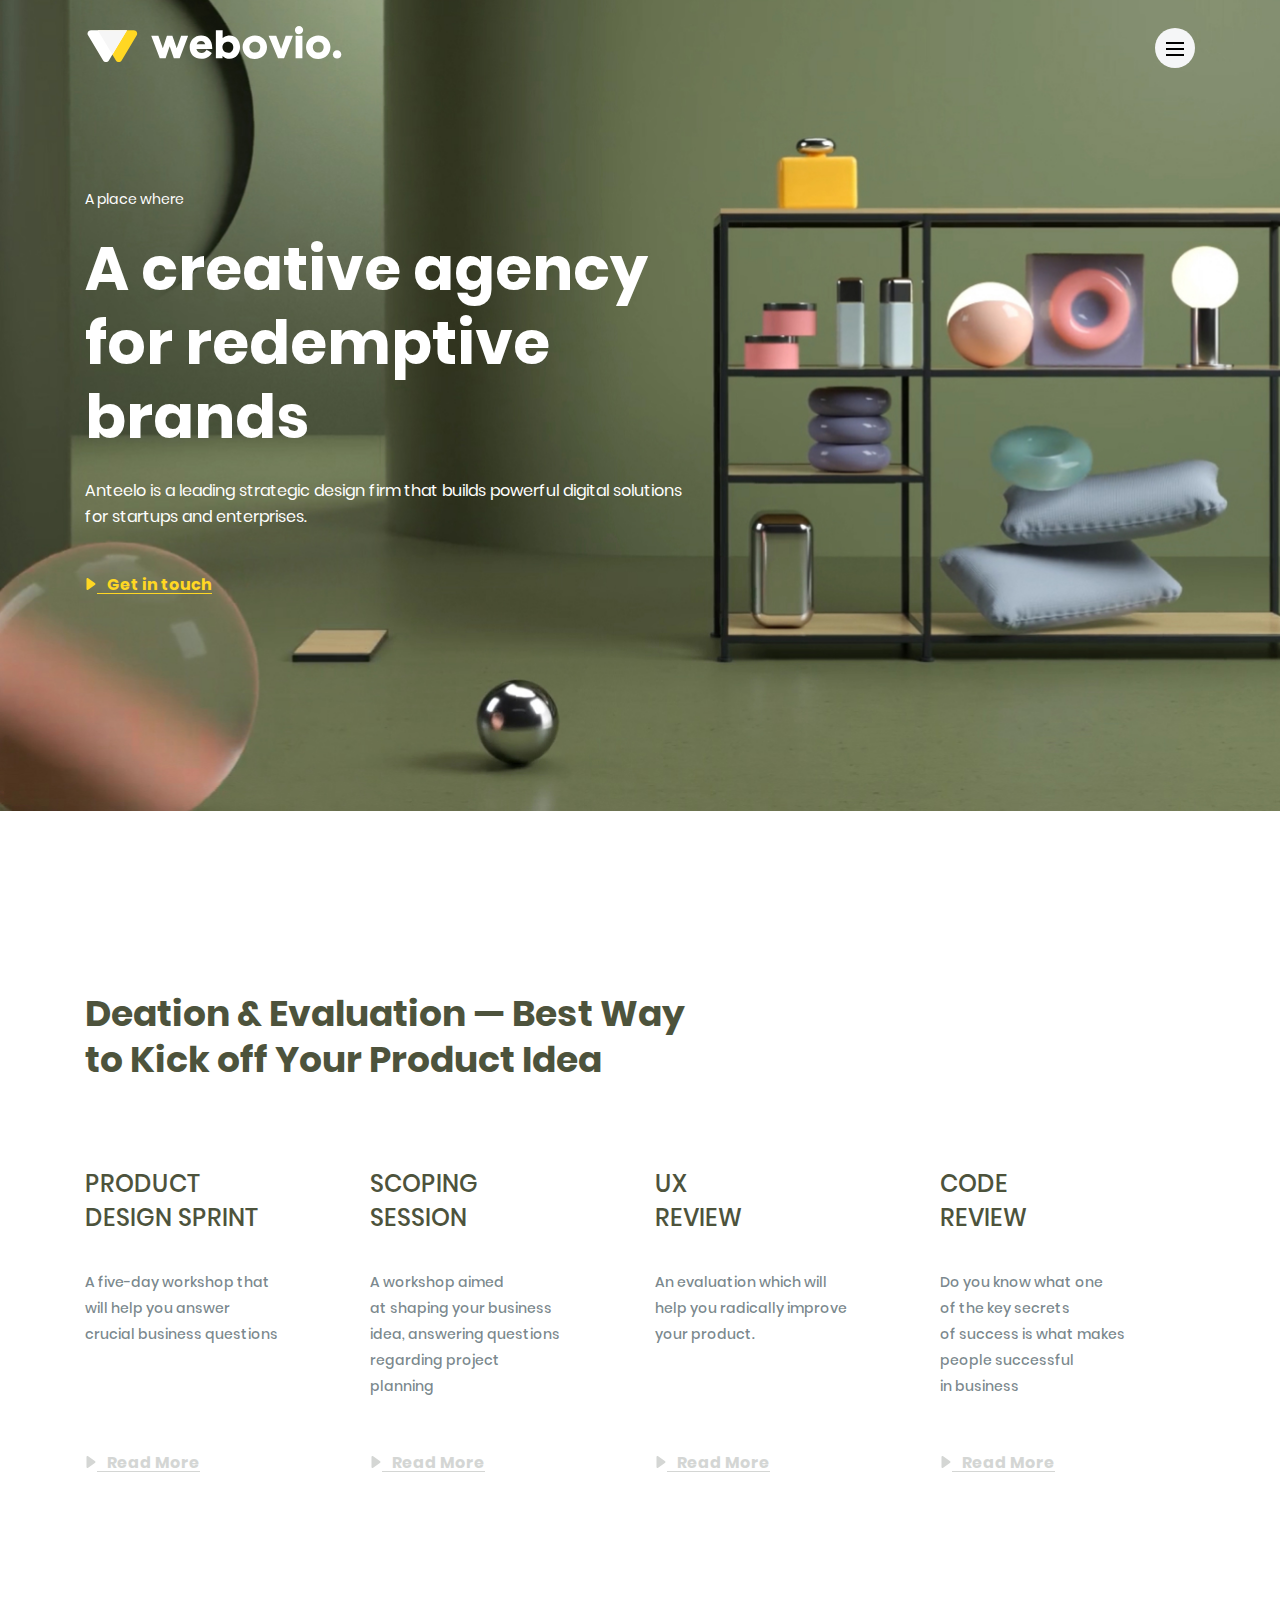
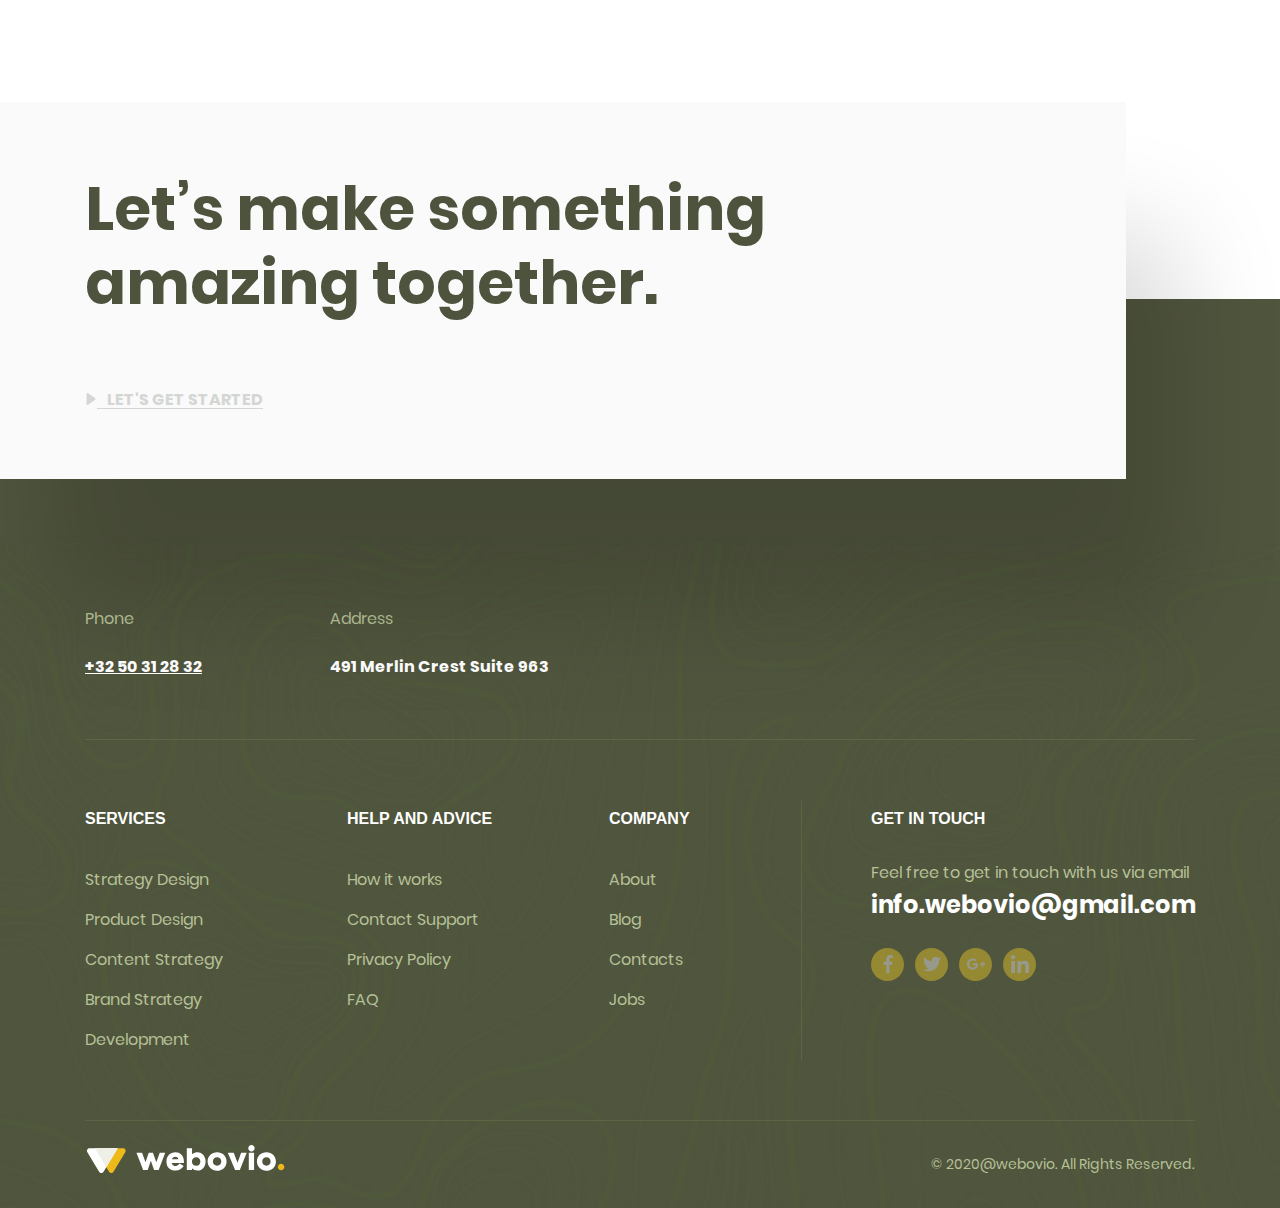
==== index.html @ f6549ddd "site" ====
<!DOCTYPE html>
<html lang="en">
  <head>
    <meta charset="UTF-8" />
    <meta http-equiv="X-UA-Compatible" content="IE=edge" />
    <meta name="viewport" content="width=device-width, initial-scale=1.0" />
    <title>Webovio</title>
    <link rel="stylesheet" href="css/normalize.css" />
    <link rel="stylesheet" href="css/style.css" />
  </head>
  <body>
    <header class="header">
      <div class="container header-container">
        <a class="logo">
          <img src="/img/logo.svg" alt="Weborio Logo" />
        </a>
        <button class="burger btn-reset" aria-label="Open menu">
          <span class="burger-line"></span>
          <span class="burger-line"></span>
          <span class="burger-line"></span>
        </button>
      </div>
    </header>
    <main>
      <section class="hero">
        <div class="container">
          <div class="hero-content">
            <span class="hero-subtitle">A place where</span>
            <h1 class="hero-title">
              A&nbsp;creative agency for redemptive brands
            </h1>
            <p class="hero-descr">
              Anteelo is&nbsp;a&nbsp;leading strategic design firm that builds
              powerful digital solutions for startups and enterprises.
            </p>
            <a href="#" class="hero-link link">
              <svg
                version="1.1"
                xmlns="http://www.w3.org/2000/svg"
                xmlns:xlink="http://www.w3.org/1999/xlink"
                x="0px"
                y="0px"
                viewBox="0 0 494.148 494.148"
                style="enable-background: new 0 0 494.148 494.148"
                xml:space="preserve"
              >
                <g>
                  <path
                    d="M405.284,201.188L130.804,13.28C118.128,4.596,105.356,0,94.74,0C74.216,0,61.52,16.472,61.52,44.044v406.124
			c0,27.54,12.68,43.98,33.156,43.98c10.632,0,23.2-4.6,35.904-13.308l274.608-187.904c17.66-12.104,27.44-28.392,27.44-45.884
			C432.632,229.572,422.964,213.288,405.284,201.188z"
                  />
                </g>
              </svg>
              <span>Get in touch</span>
            </a>
          </div>
        </div>
      </section>
      <section class="services">
        <div class="container">
          <h2 class="site-title services-title">
            Deation &amp;&nbsp;Evaluation&nbsp;&mdash; Best Way to&nbsp;Kick off
            Your Product Idea
          </h2>
          <ul class="services-list list-reset">
            <li class="services-item">
              <h3 class="services-subtitle">Product Design Sprint</h3>
              <p class="services-descr">
                A&nbsp;five-day workshop that will help you answer crucial
                business questions
              </p>
              <a href="#" class="services-link link">
                <svg
                  version="1.1"
                  xmlns="http://www.w3.org/2000/svg"
                  xmlns:xlink="http://www.w3.org/1999/xlink"
                  x="0px"
                  y="0px"
                  viewBox="0 0 494.148 494.148"
                  style="enable-background: new 0 0 494.148 494.148"
                  xml:space="preserve"
                >
                  <g>
                    <path
                      d="M405.284,201.188L130.804,13.28C118.128,4.596,105.356,0,94.74,0C74.216,0,61.52,16.472,61.52,44.044v406.124
                   c0,27.54,12.68,43.98,33.156,43.98c10.632,0,23.2-4.6,35.904-13.308l274.608-187.904c17.66-12.104,27.44-28.392,27.44-45.884
                   C432.632,229.572,422.964,213.288,405.284,201.188z"
                    />
                  </g>
                </svg>
                <span>Read More</span>
              </a>
            </li>

            <li class="services-item">
              <h3 class="services-subtitle">Scoping Session</h3>
              <p class="services-descr">
                A&nbsp;workshop aimed at&nbsp;shaping your business idea,
                answering questions regarding project planning
              </p>
              <a href="#" class="services-link link">
                <svg
                  version="1.1"
                  xmlns="http://www.w3.org/2000/svg"
                  xmlns:xlink="http://www.w3.org/1999/xlink"
                  x="0px"
                  y="0px"
                  viewBox="0 0 494.148 494.148"
                  style="enable-background: new 0 0 494.148 494.148"
                  xml:space="preserve"
                >
                  <g>
                    <path
                      d="M405.284,201.188L130.804,13.28C118.128,4.596,105.356,0,94.74,0C74.216,0,61.52,16.472,61.52,44.044v406.124
                   c0,27.54,12.68,43.98,33.156,43.98c10.632,0,23.2-4.6,35.904-13.308l274.608-187.904c17.66-12.104,27.44-28.392,27.44-45.884
                   C432.632,229.572,422.964,213.288,405.284,201.188z"
                    />
                  </g>
                </svg>
                <span>Read More</span>
              </a>
            </li>

            <li class="services-item">
              <h3 class="services-subtitle">
                UX <br />
                Review
              </h3>
              <p class="services-descr">
                An&nbsp;evaluation which will help you radically improve your
                product.
              </p>
              <a href="#" class="services-link link">
                <svg
                  version="1.1"
                  xmlns="http://www.w3.org/2000/svg"
                  xmlns:xlink="http://www.w3.org/1999/xlink"
                  x="0px"
                  y="0px"
                  viewBox="0 0 494.148 494.148"
                  style="enable-background: new 0 0 494.148 494.148"
                  xml:space="preserve"
                >
                  <g>
                    <path
                      d="M405.284,201.188L130.804,13.28C118.128,4.596,105.356,0,94.74,0C74.216,0,61.52,16.472,61.52,44.044v406.124
                   c0,27.54,12.68,43.98,33.156,43.98c10.632,0,23.2-4.6,35.904-13.308l274.608-187.904c17.66-12.104,27.44-28.392,27.44-45.884
                   C432.632,229.572,422.964,213.288,405.284,201.188z"
                    />
                  </g>
                </svg>
                <span>Read More</span>
              </a>
            </li>

            <li class="services-item">
              <h3 class="services-subtitle">
                Code <br />
                Review
              </h3>
              <p class="services-descr">
                Do&nbsp;you know what one of&nbsp;the key secrets
                of&nbsp;success is&nbsp;what makes people successful
                in&nbsp;business
              </p>
              <a href="#" class="services-link link">
                <svg
                  version="1.1"
                  xmlns="http://www.w3.org/2000/svg"
                  xmlns:xlink="http://www.w3.org/1999/xlink"
                  x="0px"
                  y="0px"
                  viewBox="0 0 494.148 494.148"
                  style="enable-background: new 0 0 494.148 494.148"
                  xml:space="preserve"
                >
                  <g>
                    <path
                      d="M405.284,201.188L130.804,13.28C118.128,4.596,105.356,0,94.74,0C74.216,0,61.52,16.472,61.52,44.044v406.124
                   c0,27.54,12.68,43.98,33.156,43.98c10.632,0,23.2-4.6,35.904-13.308l274.608-187.904c17.66-12.104,27.44-28.392,27.44-45.884
                   C432.632,229.572,422.964,213.288,405.284,201.188z"
                    />
                  </g>
                </svg>
                <span>Read More</span>
              </a>
            </li>
          </ul>
        </div>
      </section>
      <section class="get-started">
        <div class="container">
          <h2 class="get-started-title">
            Let&rsquo;s make something <br />
            amazing together.
          </h2>
          <a href="#" class="get-started-link link">
            <svg
              version="1.1"
              xmlns="http://www.w3.org/2000/svg"
              xmlns:xlink="http://www.w3.org/1999/xlink"
              x="0px"
              y="0px"
              viewBox="0 0 494.148 494.148"
              style="enable-background: new 0 0 494.148 494.148"
              xml:space="preserve"
            >
              <g>
                <path
                  d="M405.284,201.188L130.804,13.28C118.128,4.596,105.356,0,94.74,0C74.216,0,61.52,16.472,61.52,44.044v406.124
               c0,27.54,12.68,43.98,33.156,43.98c10.632,0,23.2-4.6,35.904-13.308l274.608-187.904c17.66-12.104,27.44-28.392,27.44-45.884
               C432.632,229.572,422.964,213.288,405.284,201.188z"
                />
              </g>
            </svg>
            <span>Let's get started</span>
          </a>
        </div>
      </section>
    </main>
    <footer class="footer">
      <div class="container">
        <div class="footer-top">
          <div class="footer-contacts-item">
            <span class="footer-contacts-text">Phone</span>
            <a href="tel:+3250312832" class="footer-contacts-link"
              >+32 50 31 28 32</a
            >
          </div>
          <div class="footer-contacts-item">
            <span class="footer-contacts-text">Address</span>
            <address class="footer-contacts-link">
              491 Merlin Crest Suite 963
            </address>
          </div>
        </div>
        <div class="footer-middle">
          <div class="footer-column">
            <h3 class="footer-title">Services</h3>
            <ul class="footer-list list-reset">
              <li class="footer-item">
                <a href="#" class="footer-link">Strategy Design</a>
              </li>
              <li class="footer-item">
                <a href="#" class="footer-link">Product Design</a>
              </li>
              <li class="footer-item">
                <a href="#" class="footer-link">Content Strategy</a>
              </li>
              <li class="footer-item">
                <a href="#" class="footer-link">Brand Strategy</a>
              </li>
              <li class="footer-item">
                <a href="#" class="footer-link">Development</a>
              </li>
            </ul>
          </div>
          <div class="footer-column">
            <h3 class="footer-title">Help And Advice</h3>
            <ul class="footer-list list-reset">
              <li class="footer-item">
                <a href="#" class="footer-link">How it works</a>
              </li>
              <li class="footer-item">
                <a href="#" class="footer-link">Contact Support</a>
              </li>
              <li class="footer-item">
                <a href="#" class="footer-link">Privacy Policy</a>
              </li>
              <li class="footer-item">
                <a href="#" class="footer-link">FAQ</a>
              </li>
            </ul>
          </div>
          <div class="footer-column">
            <h3 class="footer-title">Company</h3>
            <ul class="footer-list list-reset">
              <li class="footer-item">
                <a href="#" class="footer-link">About</a>
              </li>
              <li class="footer-item">
                <a href="#" class="footer-link">Blog</a>
              </li>
              <li class="footer-item">
                <a href="#" class="footer-link">Contacts</a>
              </li>
              <li class="footer-item">
                <a href="#" class="footer-link">Jobs</a>
              </li>
            </ul>
          </div>
          <div class="footer-column">
            <h3 class="footer-title">Get In Touch</h3>
            <p class="footer-text">
              Feel free to get in touch with us via email
            </p>
            <a href="mailto:info.webovio@gmail.com" class="footer-mail"
              >info.webovio@gmail.com</a
            >
            <ul class="social list-reset">
              <li class="social-item">
                <a
                  href="#"
                  class="social-link link-fb"
                  target="blank"
                  aria-label="link to Facebook"
                ></a>
              </li>
              <li class="social-item">
                <a
                  href="#"
                  class="social-link link-tw"
                  target="blank"
                  aria-label="link to Twitter"
                ></a>
              </li>
              <li class="social-item">
                <a
                  href="#"
                  class="social-link link-g"
                  target="blank"
                  aria-label="link to Google+"
                ></a>
              </li>
              <li class="social-item">
                <a
                  href="#"
                  class="social-link link-in"
                  target="blank"
                  aria-label="link to Linkedin"
                ></a>
              </li>
            </ul>
          </div>
        </div>
        <div class="footer-bottom">
          <a class="logo">
            <img src="/img/footer-logo.svg" alt="Weborio Logo" />
          </a>
          <small class="copyright"
            >&copy;&nbsp;2020@webovio. All Rights Reserved.</small
          >
        </div>
      </div>
    </footer>
  </body>
</html>
---- css/style.css ----
* {
  box-sizing: border-box;
}
@font-face {
  font-family: "Poppins";
  src: url("../fonts/Poppins-Regular.woff") format("woff");
  font-display: swap;
  font-weight: 400;
  font-style: normal;
}

@font-face {
  font-family: "Poppins";
  src: url("../fonts/Poppins-Medium.woff") format("woff");
  font-display: swap;
  font-weight: 500;
  font-style: normal;
}

@font-face {
  font-family: "Poppins";
  src: url("../fonts/Poppins-SemiBold.woff") format("woff");
  font-display: swap;
  font-weight: 600;
  font-style: normal;
}

@font-face {
  font-family: "Poppins";
  src: url("../fonts/Poppins-Bold.woff") format("woff");
  font-display: swap;
  font-weight: 700;
  font-style: normal;
}
*::before,
*::after {
  box-sizing: border-box;
}
body {
  font-family: "Poppins", sans-serif;
  font-weight: 400;
}
img {
  max-width: 100%;
}
.list-reset {
  margin: 0;
  padding: 0;
  list-style-type: none;
}
.btn-reset {
  padding: 0;
  border: none;
  background-color: transparent;
  cursor: pointer;
  font-family: "Poppins", sans-serif;
}
.container {
  max-width: 1140px;
  padding: 0 15px;
  margin: 0 auto;
}
.link {
  display: inline-flex;
  font-weight: 700;
  font-size: 16px;
  line-height: 1;
  text-decoration: none;
  color: #d4d6d4;
  transition: color 0.3s ease-in-out;
}

.link svg {
  width: 12px;
  height: 12px;
  fill: currentColor;
  transform: translateY(1px);
}

.link span {
  text-indent: 10px;
  border-bottom: 1px solid currentColor;
}

.link:hover {
  color: #ffd723;
}
.site-title {
  font-weight: 700;
  font-size: 36px;
  line-height: 46px;
  color: #4d533c;
}
.header {
  position: absolute;
  left: 0;
  top: 0;
  width: 100%;
  padding-top: 26px;
  padding-bottom: 26px;
}
.header-container {
  display: flex;
  align-items: center;
  justify-content: space-between;
}
.burger {
  --offset-horizontal: 11px;
  --offset-vertical: 14px;
  position: relative;
  padding: var(--offset-vertical) var(--offset);
  width: 40px;
  height: 40px;
  border-radius: 100%;
  background-color: #f5f6f7;
}
.burger-line {
  position: absolute;
  left: 50%;
  top: var(--offset-vertical);
  background-color: #000;
  display: inline-block;
  width: calc(100% - (var(--offset-horizontal) * 2));
  height: 2px;
  transform: translateX(-50%);
}
.burger-line:nth-child(2) {
  top: calc(var(--offset-vertical) + 6px);
}
.burger-line:nth-child(3) {
  top: calc(var(--offset-vertical) + 12px);
}
.hero {
  padding-top: 189px;
  background-image: url("../img/hero-bg.jpg");
  background-position: center;
  background-size: cover;
  background-repeat: no-repeat;
  padding-bottom: 100px;
  min-height: 811px;
}
.hero-content {
  max-width: 616px;
}
.hero-subtitle {
  display: inline-block;
  margin-bottom: 22px;
  font-size: 14px;
  line-height: 21px;
  color: #fff;
}
.hero-title {
  margin: 0;
  margin-bottom: 24px;
  font-weight: 700;
  font-size: 60px;
  line-height: 74px;
  color: #fff;
}
.hero-descr {
  margin: 0;
  margin-bottom: 45px;
  font-size: 16px;
  line-height: 26px;
  color: #ffffff;
}
.hero-link {
  color: #ffd723;
}
.services {
  padding-top: 150px;
  padding-bottom: 50px;
}
.services-title {
  margin-bottom: 60px;
  max-width: 606px;
  /* margin: 0; */
}
.services-list {
  display: grid;
  gap: 30px;
  grid-template-columns: repeat(4, 1fr);
}
.services-subtitle {
  margin-bottom: 20px;
  font-weight: 500;
  max-width: 183px;
  /* margin: 0; */
  font-size: 24px;
  line-height: 34px;
  text-transform: uppercase;
  color: #4d533c;
}
.services-descr {
  /* margin: 0; */
  font-weight: 500;
  max-width: 194px;
  margin-bottom: 56px;
  font-size: 14px;
  line-height: 26px;
  color: rgba(33, 56, 66, 0.6);
}
.services-item {
  display: flex;
  align-items: flex-start;
  flex-direction: column;
}
.services-link {
  margin-bottom: 0;
  margin-top: auto;
}
.get-started {
  position: relative;
  top: 180px;
  width: 88%;
  padding: 70px 0;
  box-shadow: 50px 130px 100px rgba(0, 0, 0, 0.145947);
  background-color: #fafafa;
}
.get-started-title {
  margin: 0;
  margin-bottom: 70px;
  margin-left: 70px;
  min-width: 822px;
  font-weight: bold;
  font-size: 60px;
  line-height: 74px;
  color: #4d533c;
}
.get-started-link {
  text-transform: uppercase;
  margin-left: 70px;
}
.footer {
  padding-top: 300px;
  color: #fff;
  background-image: url("../img/footer-bg.jpeg");
  background-position: center;
  background-size: cover;
  background-repeat: no-repeat;
}
.footer-contacts-text {
  display: block;
  margin-bottom: 8px;
  font-size: 16px;
  line-height: 40px;
  color: #b6c197;
}
.footer-contacts-link {
  display: inline-block;
  font-weight: 700;
  font-style: normal;
  font-size: 16px;
  line-height: 40px;
  color: #ffffff;
}
.footer-top {
  display: flex;
  flex-wrap: wrap;
  padding-bottom: 52px;
  border-bottom: 1px solid #5d6544;
}
.footer-contacts-item:not(:last-child) {
  margin-right: 128px;
}
.footer-title {
  margin: 0;
  margin-bottom: 22px;
  font-weight: 600;
  font-size: 16px;
  line-height: 38px;
  text-transform: uppercase;
  color: #ffffff;
}
.footer-link {
  display: inline-block;
  font-size: 16px;
  line-height: 40px;
  text-decoration: none;
  color: #b6c197;
}
.footer-middle {
  --grid-gap: 70px;
  display: grid;
  gap: var(--grid-gap);
  grid-template-columns: repeat(4, 1fr);
  padding: 60px 0;
  border-bottom: 1px solid #5d6544;
}
.footer-text {
  margin: 0;
  font-size: 16px;
  line-height: 26px;
  color: #b6c197;
}
.footer-mail {
  display: inline-block;
  margin-bottom: 24px;
  font-weight: 700;
  font-size: 24px;
  line-height: 38px;
  text-decoration: none;
  color: #ffffff;
}
.footer-column:last-child {
  position: relative;
}
.footer-column:last-child::before {
  content: "";
  position: absolute;
  left: calc(-1 * var(--grid-gap));
  width: 1px;
  height: 100%;
  background-color: #5d6544;
}
.social {
  display: flex;
  align-items: center;
}
.social-link {
  display: block;
  border-radius: 100%;
  width: 33px;
  height: 33px;
  background-color: #ffd723;
  background-position: center;
  background-repeat: no-repeat;
  background-size: 18px auto;
  opacity: 0.4;
  transition: opacity 0.3s ease-in-out;
}
.social-link:hover {
  opacity: 1;
}
.social-item:not(:last-child) {
  margin-right: 11px;
}
.link-fb {
  background-image: url("../img/facebook.svg");
}
.link-tw {
  background-image: url("../img/twitter.svg");
}

.link-g {
  background-image: url("../img/google-plus.svg");
}

.link-in {
  background-image: url("../img/linkedin.svg");
}
.copyright {
  font-size: 14px;
  line-height: 21px;
  color: #b5c096;
}
.footer-bottom {
  display: flex;
  align-items: center;
  justify-content: space-between;
  padding: 24px 0;
}

@media (max-width: 1140px) {
  .get-started {
    padding-left: 15px;
  }
}

@media (max-width: 992px) {
  .services-list {
    gap: 50px;
    grid-template-columns: repeat(2, 1fr);
  }

  .services-subtitle {
    max-width: none;
  }

  .services-descr {
    max-width: none;
  }

  .footer-middle {
    grid-template-columns: repeat(2, 1fr);
  }

  .footer-column:last-child::before {
    display: none;
  }
}

@media (max-width: 768px) {
  .get-started-title {
    font-size: 42px;
    line-height: 54px;
  }
}

@media (max-width: 576px) {
  .footer-middle {
    --grid-gap: 40px;
    grid-template-columns: repeat(1, 1fr);
  }

  .hero-title {
    font-size: 50px;
    line-height: 65px;
  }

  .services {
    padding-top: 50px;
    padding-bottom: 50px;
  }

  .footer-bottom {
    flex-direction: column;
  }
  .get-started-title {
    font-size: 30px;
    line-height: 44px;
  }
}

@media (max-width: 375px) {
  .footer-mail {
    font-size: 20px;
  }

  .logo {
    width: 65%;
  }

  .hero-title {
    font-size: 45px;
    line-height: 60px;
  }

  .services-list {
    grid-template-columns: repeat(1, 1fr);
  }
}
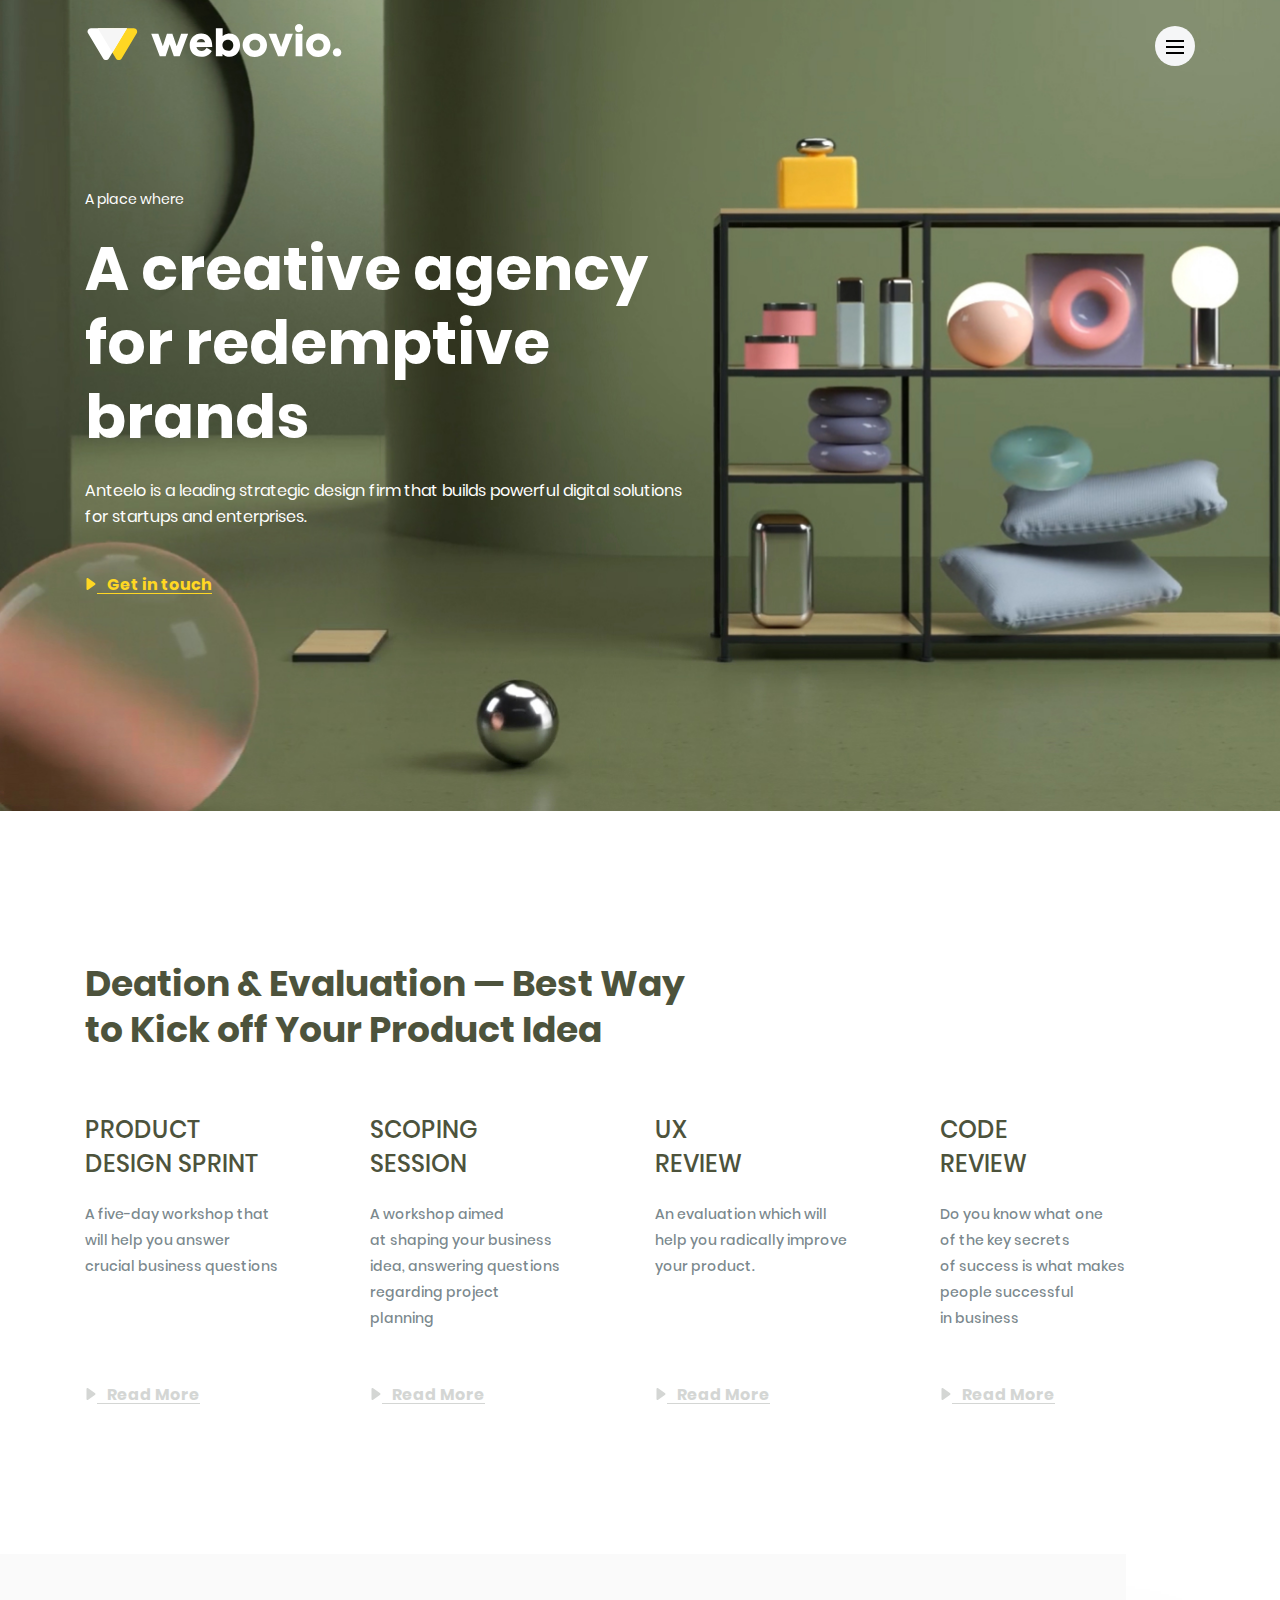
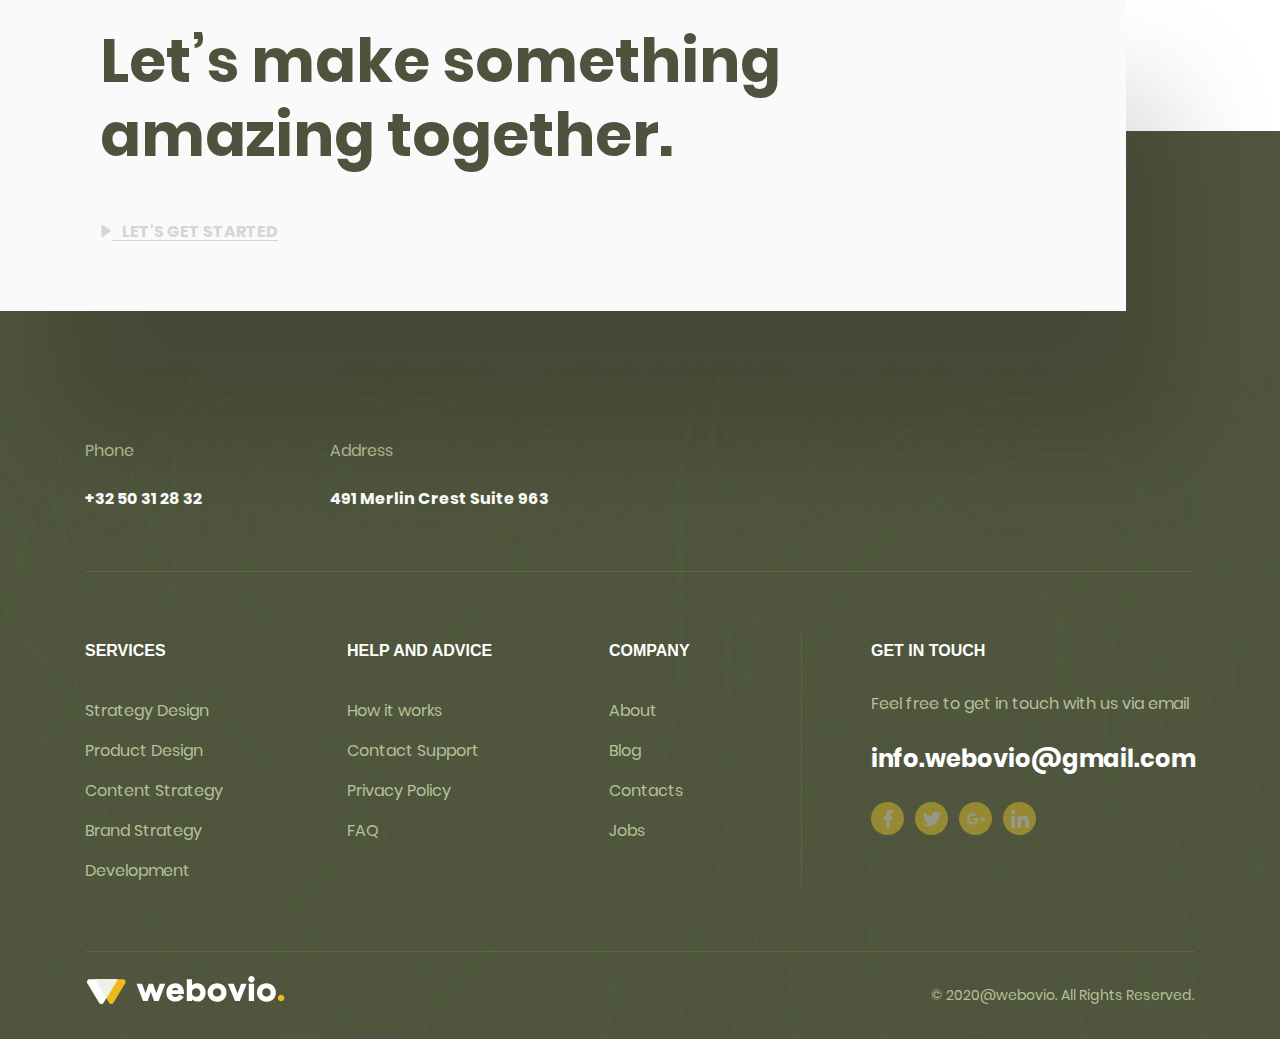
==== commit 9589498e: "Update index.html" ====
--- a/index.html
+++ b/index.html
@@ -12,8 +12,9 @@
     <header class="header">
       <div class="container header-container">
         <a class="logo">
-          <img src="/img/logo.svg" alt="Weborio Logo" />
+          <img src="img/logo.svg" alt="Weborio Logo" />
         </a>
+
         <button class="burger btn-reset" aria-label="Open menu">
           <span class="burger-line"></span>
           <span class="burger-line"></span>
@@ -336,7 +337,7 @@
         </div>
         <div class="footer-bottom">
           <a class="logo">
-            <img src="/img/footer-logo.svg" alt="Weborio Logo" />
+            <img src="img/footer-logo.svg" alt="Weborio Logo" />
           </a>
           <small class="copyright"
             >&copy;&nbsp;2020@webovio. All Rights Reserved.</small
--- a/css/style.css
+++ b/css/style.css
@@ -1,6 +1,12 @@
 * {
   box-sizing: border-box;
 }
+
+*::before,
+*::after {
+  box-sizing: border-box;
+}
+
 @font-face {
   font-family: "Poppins";
   src: url("../fonts/Poppins-Regular.woff") format("woff");
@@ -32,34 +38,40 @@
   font-weight: 700;
   font-style: normal;
 }
-*::before,
-*::after {
-  box-sizing: border-box;
-}
+
+:root {
+  --font-family: "Poppins", sans-serif;
+}
+
 body {
-  font-family: "Poppins", sans-serif;
+  font-family: var(--font-family);
   font-weight: 400;
 }
+
 img {
   max-width: 100%;
 }
+
 .list-reset {
   margin: 0;
   padding: 0;
   list-style-type: none;
 }
+
 .btn-reset {
   padding: 0;
   border: none;
+  font-family: var(--font-family);
   background-color: transparent;
   cursor: pointer;
-  font-family: "Poppins", sans-serif;
-}
+}
+
 .container {
   max-width: 1140px;
   padding: 0 15px;
   margin: 0 auto;
 }
+
 .link {
   display: inline-flex;
   font-weight: 700;
@@ -85,200 +97,210 @@
 .link:hover {
   color: #ffd723;
 }
+
 .site-title {
   font-weight: 700;
   font-size: 36px;
   line-height: 46px;
   color: #4d533c;
 }
+
 .header {
   position: absolute;
   left: 0;
   top: 0;
+  padding: 24px 0;
   width: 100%;
-  padding-top: 26px;
-  padding-bottom: 26px;
-}
+}
+
 .header-container {
   display: flex;
   align-items: center;
   justify-content: space-between;
 }
+
 .burger {
   --offset-horizontal: 11px;
   --offset-vertical: 14px;
   position: relative;
+  border-radius: 100%;
   padding: var(--offset-vertical) var(--offset);
   width: 40px;
   height: 40px;
-  border-radius: 100%;
   background-color: #f5f6f7;
 }
+
 .burger-line {
   position: absolute;
   left: 50%;
   top: var(--offset-vertical);
-  background-color: #000;
   display: inline-block;
   width: calc(100% - (var(--offset-horizontal) * 2));
   height: 2px;
+  background-color: #000;
   transform: translateX(-50%);
 }
+
 .burger-line:nth-child(2) {
   top: calc(var(--offset-vertical) + 6px);
 }
+
 .burger-line:nth-child(3) {
   top: calc(var(--offset-vertical) + 12px);
 }
+
 .hero {
   padding-top: 189px;
+  padding-bottom: 100px;
+  min-height: 811px;
   background-image: url("../img/hero-bg.jpg");
   background-position: center;
   background-size: cover;
   background-repeat: no-repeat;
-  padding-bottom: 100px;
-  min-height: 811px;
-}
+}
+
 .hero-content {
   max-width: 616px;
-}
+  color: #fff;
+}
+
 .hero-subtitle {
   display: inline-block;
   margin-bottom: 22px;
   font-size: 14px;
   line-height: 21px;
-  color: #fff;
-}
+}
+
 .hero-title {
   margin: 0;
   margin-bottom: 24px;
   font-weight: 700;
   font-size: 60px;
   line-height: 74px;
-  color: #fff;
-}
+}
+
 .hero-descr {
   margin: 0;
   margin-bottom: 45px;
   font-size: 16px;
   line-height: 26px;
-  color: #ffffff;
-}
+}
+
 .hero-link {
   color: #ffd723;
 }
+
 .services {
+  margin-bottom: -180px;
   padding-top: 150px;
-  padding-bottom: 50px;
-}
+  padding-bottom: 150px;
+}
+
 .services-title {
+  margin: 0;
   margin-bottom: 60px;
   max-width: 606px;
-  /* margin: 0; */
-}
+}
+
 .services-list {
   display: grid;
   gap: 30px;
   grid-template-columns: repeat(4, 1fr);
 }
+
 .services-subtitle {
+  margin: 0;
   margin-bottom: 20px;
+  max-width: 183px;
   font-weight: 500;
-  max-width: 183px;
-  /* margin: 0; */
   font-size: 24px;
   line-height: 34px;
   text-transform: uppercase;
   color: #4d533c;
 }
+
 .services-descr {
-  /* margin: 0; */
+  margin: 0;
+  margin-bottom: 56px;
+  max-width: 194px;
   font-weight: 500;
-  max-width: 194px;
-  margin-bottom: 56px;
   font-size: 14px;
   line-height: 26px;
   color: rgba(33, 56, 66, 0.6);
 }
+
 .services-item {
   display: flex;
   align-items: flex-start;
   flex-direction: column;
 }
+
 .services-link {
   margin-bottom: 0;
   margin-top: auto;
 }
+
 .get-started {
   position: relative;
   top: 180px;
+  padding: 70px 0;
   width: 88%;
-  padding: 70px 0;
   box-shadow: 50px 130px 100px rgba(0, 0, 0, 0.145947);
   background-color: #fafafa;
 }
+
 .get-started-title {
   margin: 0;
-  margin-bottom: 70px;
-  margin-left: 70px;
-  min-width: 822px;
-  font-weight: bold;
+  margin-bottom: 50px;
+  max-width: 822px;
+  font-weight: 700;
   font-size: 60px;
   line-height: 74px;
   color: #4d533c;
 }
+
 .get-started-link {
   text-transform: uppercase;
-  margin-left: 70px;
-}
+}
+
 .footer {
   padding-top: 300px;
   color: #fff;
-  background-image: url("../img/footer-bg.jpeg");
+  background-image: url("/img/footer-bg.jpeg");
   background-position: center;
   background-size: cover;
   background-repeat: no-repeat;
 }
-.footer-contacts-text {
-  display: block;
-  margin-bottom: 8px;
-  font-size: 16px;
-  line-height: 40px;
-  color: #b6c197;
-}
-.footer-contacts-link {
-  display: inline-block;
-  font-weight: 700;
-  font-style: normal;
-  font-size: 16px;
-  line-height: 40px;
-  color: #ffffff;
-}
+
 .footer-top {
   display: flex;
   flex-wrap: wrap;
   padding-bottom: 52px;
   border-bottom: 1px solid #5d6544;
 }
+
 .footer-contacts-item:not(:last-child) {
   margin-right: 128px;
 }
-.footer-title {
-  margin: 0;
-  margin-bottom: 22px;
-  font-weight: 600;
-  font-size: 16px;
-  line-height: 38px;
-  text-transform: uppercase;
-  color: #ffffff;
-}
-.footer-link {
+
+.footer-contacts-text {
+  display: block;
+  margin-bottom: 8px;
+  font-size: 16px;
+  line-height: 40px;
+  color: #b6c197;
+}
+
+.footer-contacts-link {
   display: inline-block;
+  font-weight: 700;
+  font-style: normal;
   font-size: 16px;
   line-height: 40px;
+  color: #fff;
   text-decoration: none;
-  color: #b6c197;
-}
+}
+
 .footer-middle {
   --grid-gap: 70px;
   display: grid;
@@ -287,12 +309,47 @@
   padding: 60px 0;
   border-bottom: 1px solid #5d6544;
 }
+
+.footer-column:last-child {
+  position: relative;
+}
+
+.footer-column:last-child::before {
+  content: "";
+  position: absolute;
+  top: 0;
+  left: calc(-1 * (var(--grid-gap)));
+  width: 1px;
+  height: 100%;
+  background-color: #5d6544;
+}
+
+.footer-title {
+  margin: 0;
+  margin-bottom: 21px;
+  font-weight: 600;
+  font-size: 16px;
+  line-height: 38px;
+  text-transform: uppercase;
+  color: #fff;
+}
+
+.footer-link {
+  display: inline-block;
+  font-size: 16px;
+  line-height: 40px;
+  text-decoration: none;
+  color: #b6c197;
+}
+
 .footer-text {
   margin: 0;
+  margin-bottom: 23px;
   font-size: 16px;
   line-height: 26px;
   color: #b6c197;
 }
+
 .footer-mail {
   display: inline-block;
   margin-bottom: 24px;
@@ -300,23 +357,18 @@
   font-size: 24px;
   line-height: 38px;
   text-decoration: none;
-  color: #ffffff;
-}
-.footer-column:last-child {
-  position: relative;
-}
-.footer-column:last-child::before {
-  content: "";
-  position: absolute;
-  left: calc(-1 * var(--grid-gap));
-  width: 1px;
-  height: 100%;
-  background-color: #5d6544;
-}
+  color: #fff;
+}
+
 .social {
   display: flex;
   align-items: center;
 }
+
+.social-item:not(:last-child) {
+  margin-right: 11px;
+}
+
 .social-link {
   display: block;
   border-radius: 100%;
@@ -329,15 +381,15 @@
   opacity: 0.4;
   transition: opacity 0.3s ease-in-out;
 }
+
 .social-link:hover {
   opacity: 1;
 }
-.social-item:not(:last-child) {
-  margin-right: 11px;
-}
+
 .link-fb {
   background-image: url("../img/facebook.svg");
 }
+
 .link-tw {
   background-image: url("../img/twitter.svg");
 }
@@ -349,11 +401,13 @@
 .link-in {
   background-image: url("../img/linkedin.svg");
 }
+
 .copyright {
   font-size: 14px;
   line-height: 21px;
   color: #b5c096;
 }
+
 .footer-bottom {
   display: flex;
   align-items: center;
@@ -361,6 +415,11 @@
   padding: 24px 0;
 }
 
+.get-started {
+  padding-left: calc((100% - 1110px) / 2);
+  padding-right: 15px;
+}
+
 @media (max-width: 1140px) {
   .get-started {
     padding-left: 15px;
@@ -416,10 +475,6 @@
   .footer-bottom {
     flex-direction: column;
   }
-  .get-started-title {
-    font-size: 30px;
-    line-height: 44px;
-  }
 }
 
 @media (max-width: 375px) {
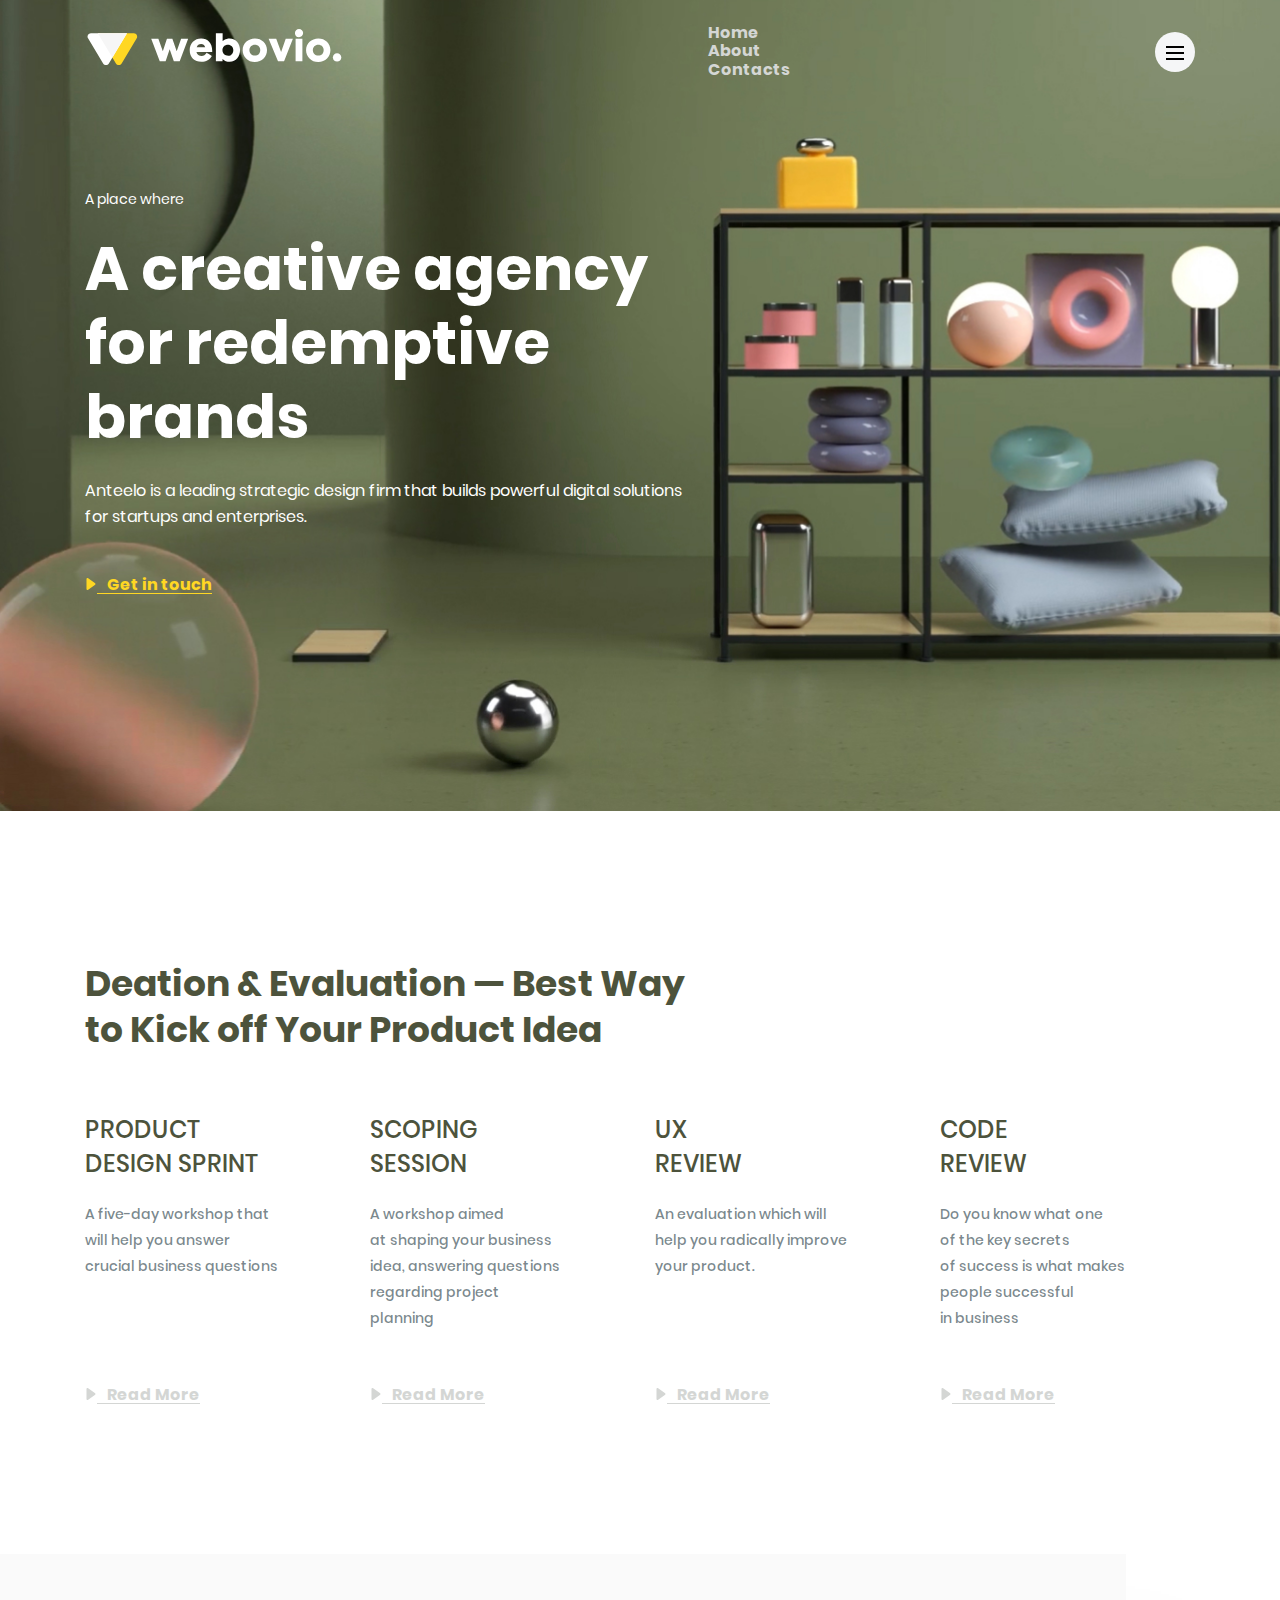
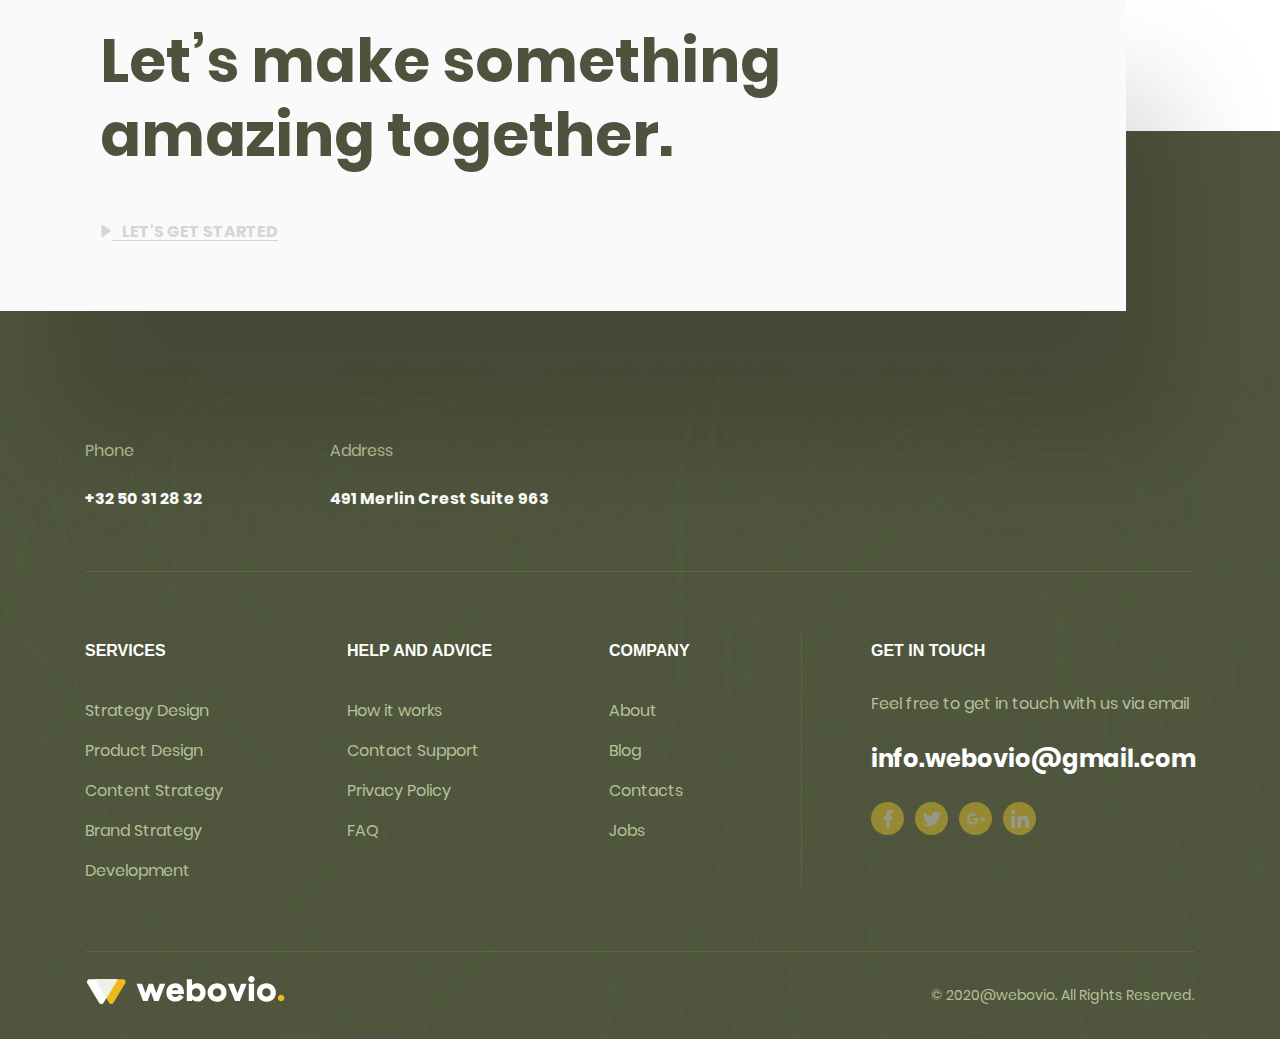
==== commit cfa35ac2: "Update index.html" ====
--- a/index.html
+++ b/index.html
@@ -14,7 +14,17 @@
         <a class="logo">
           <img src="img/logo.svg" alt="Weborio Logo" />
         </a>
-
+        <div class="pages">
+          <div class="nav-link">
+            <a href="index.html" class="services-link link">Home</a>
+          </div>
+          <div class="nav-link">
+            <a href="about.html" class="services-link link">About</a>
+          </div>
+          <div class="nav-link">
+            <a href="contacts.html" class="services-link link">Contacts</a>
+          </div>
+        </div>
         <button class="burger btn-reset" aria-label="Open menu">
           <span class="burger-line"></span>
           <span class="burger-line"></span>
--- a/css/style.css
+++ b/css/style.css
@@ -266,7 +266,7 @@
 .footer {
   padding-top: 300px;
   color: #fff;
-  background-image: url("/img/footer-bg.jpeg");
+  background-image: url("../img/footer-bg.jpeg");
   background-position: center;
   background-size: cover;
   background-repeat: no-repeat;
